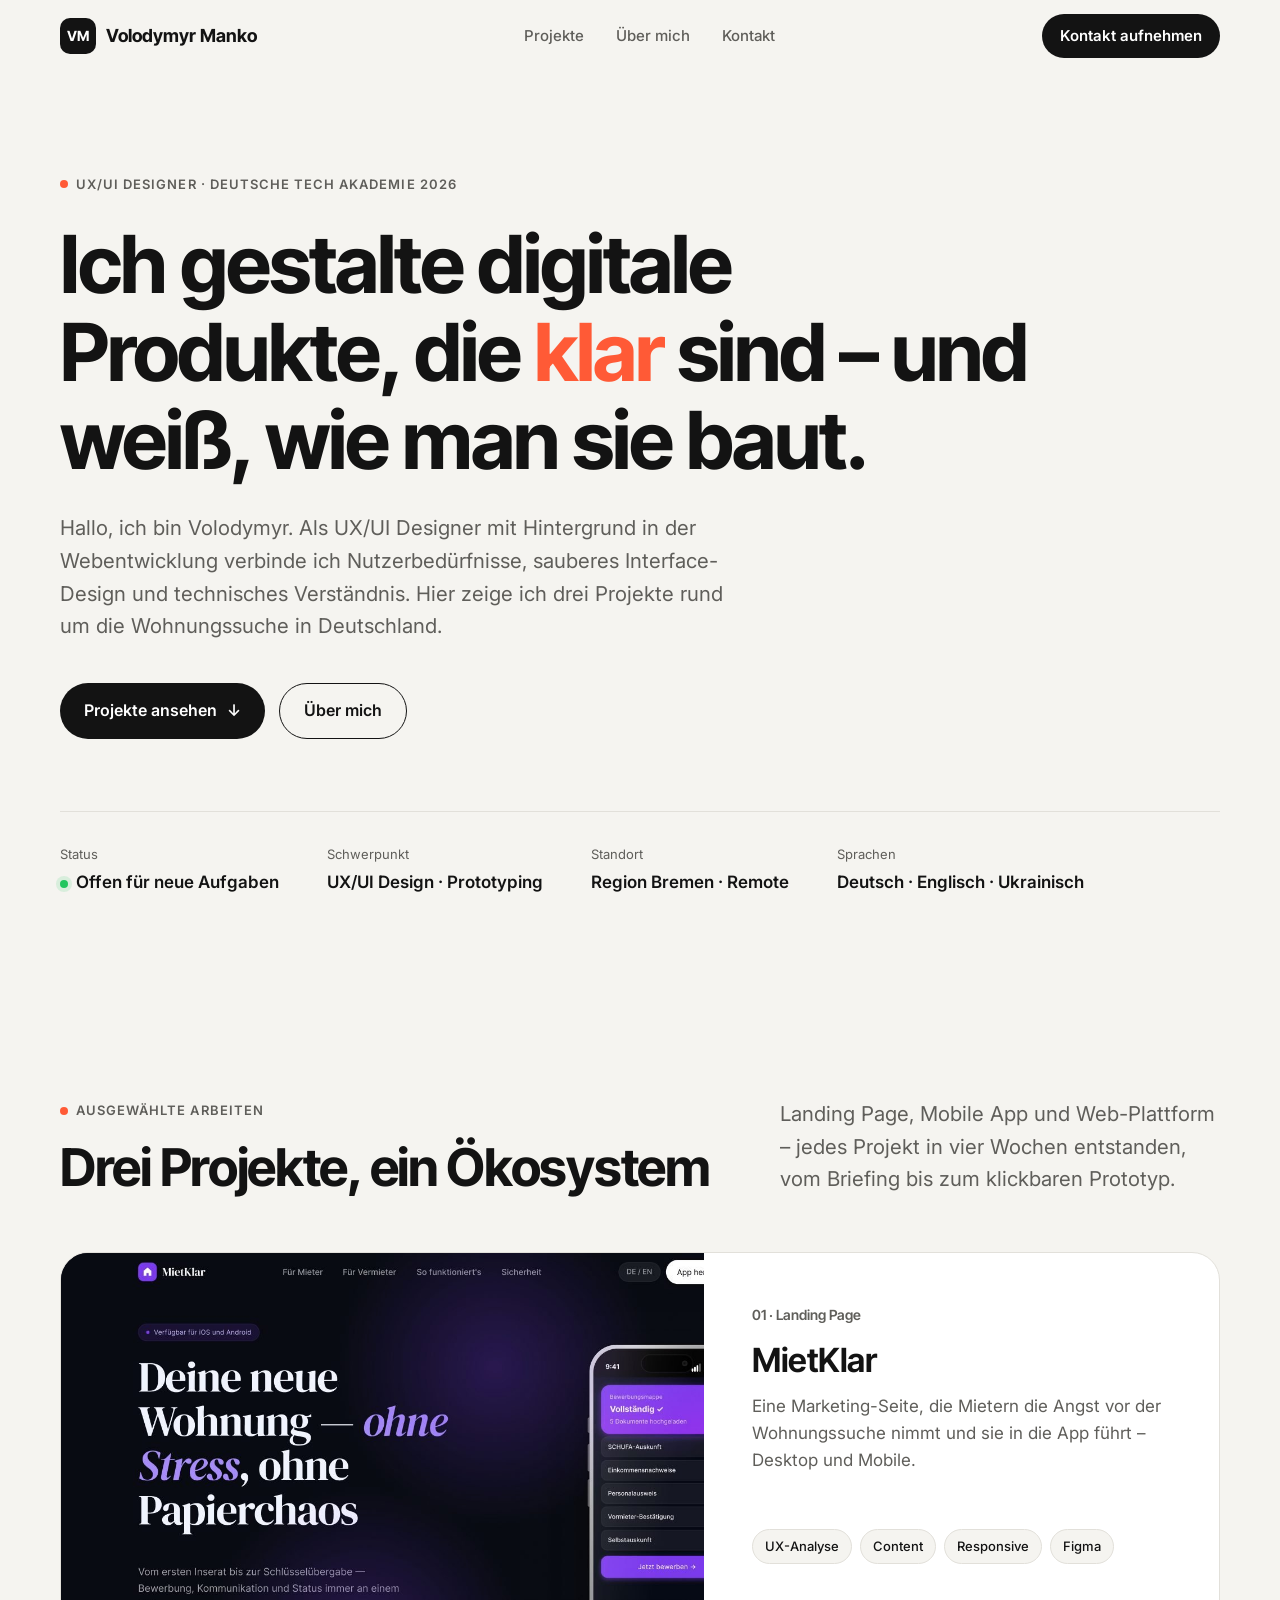
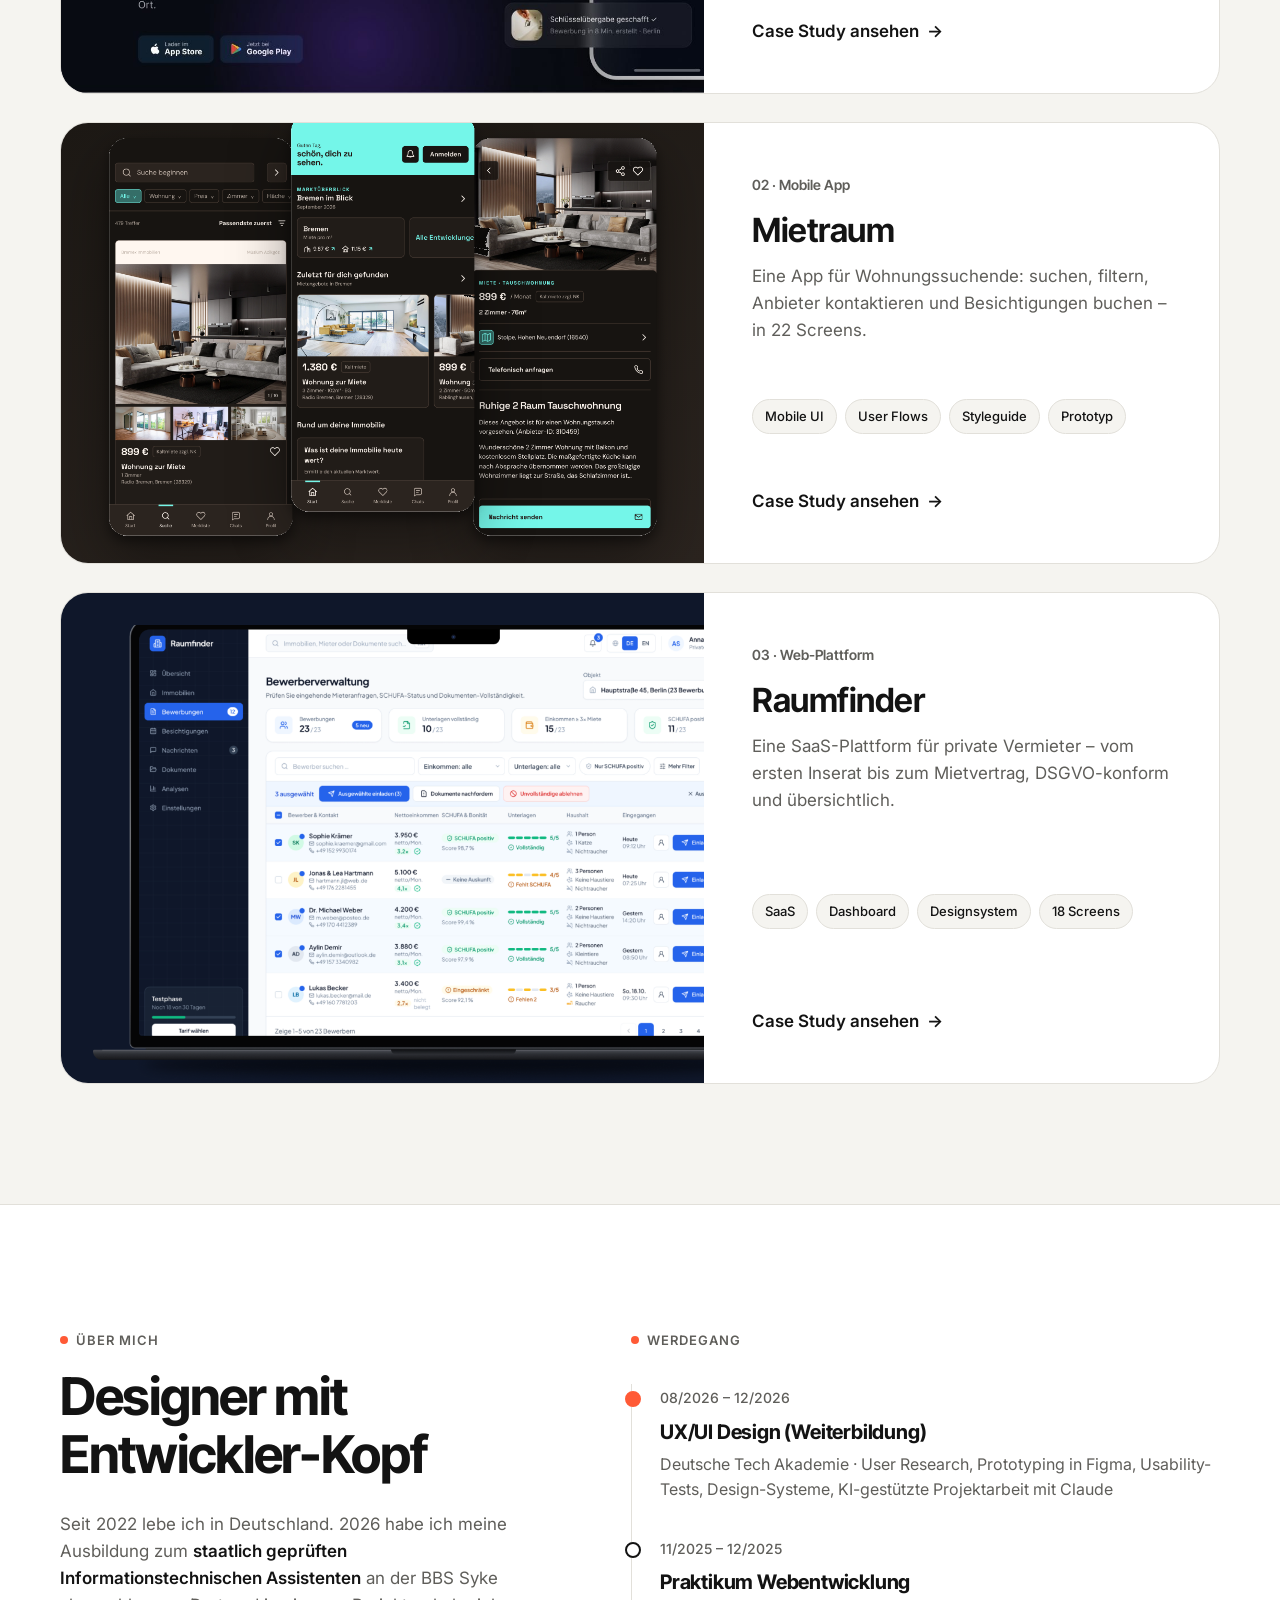
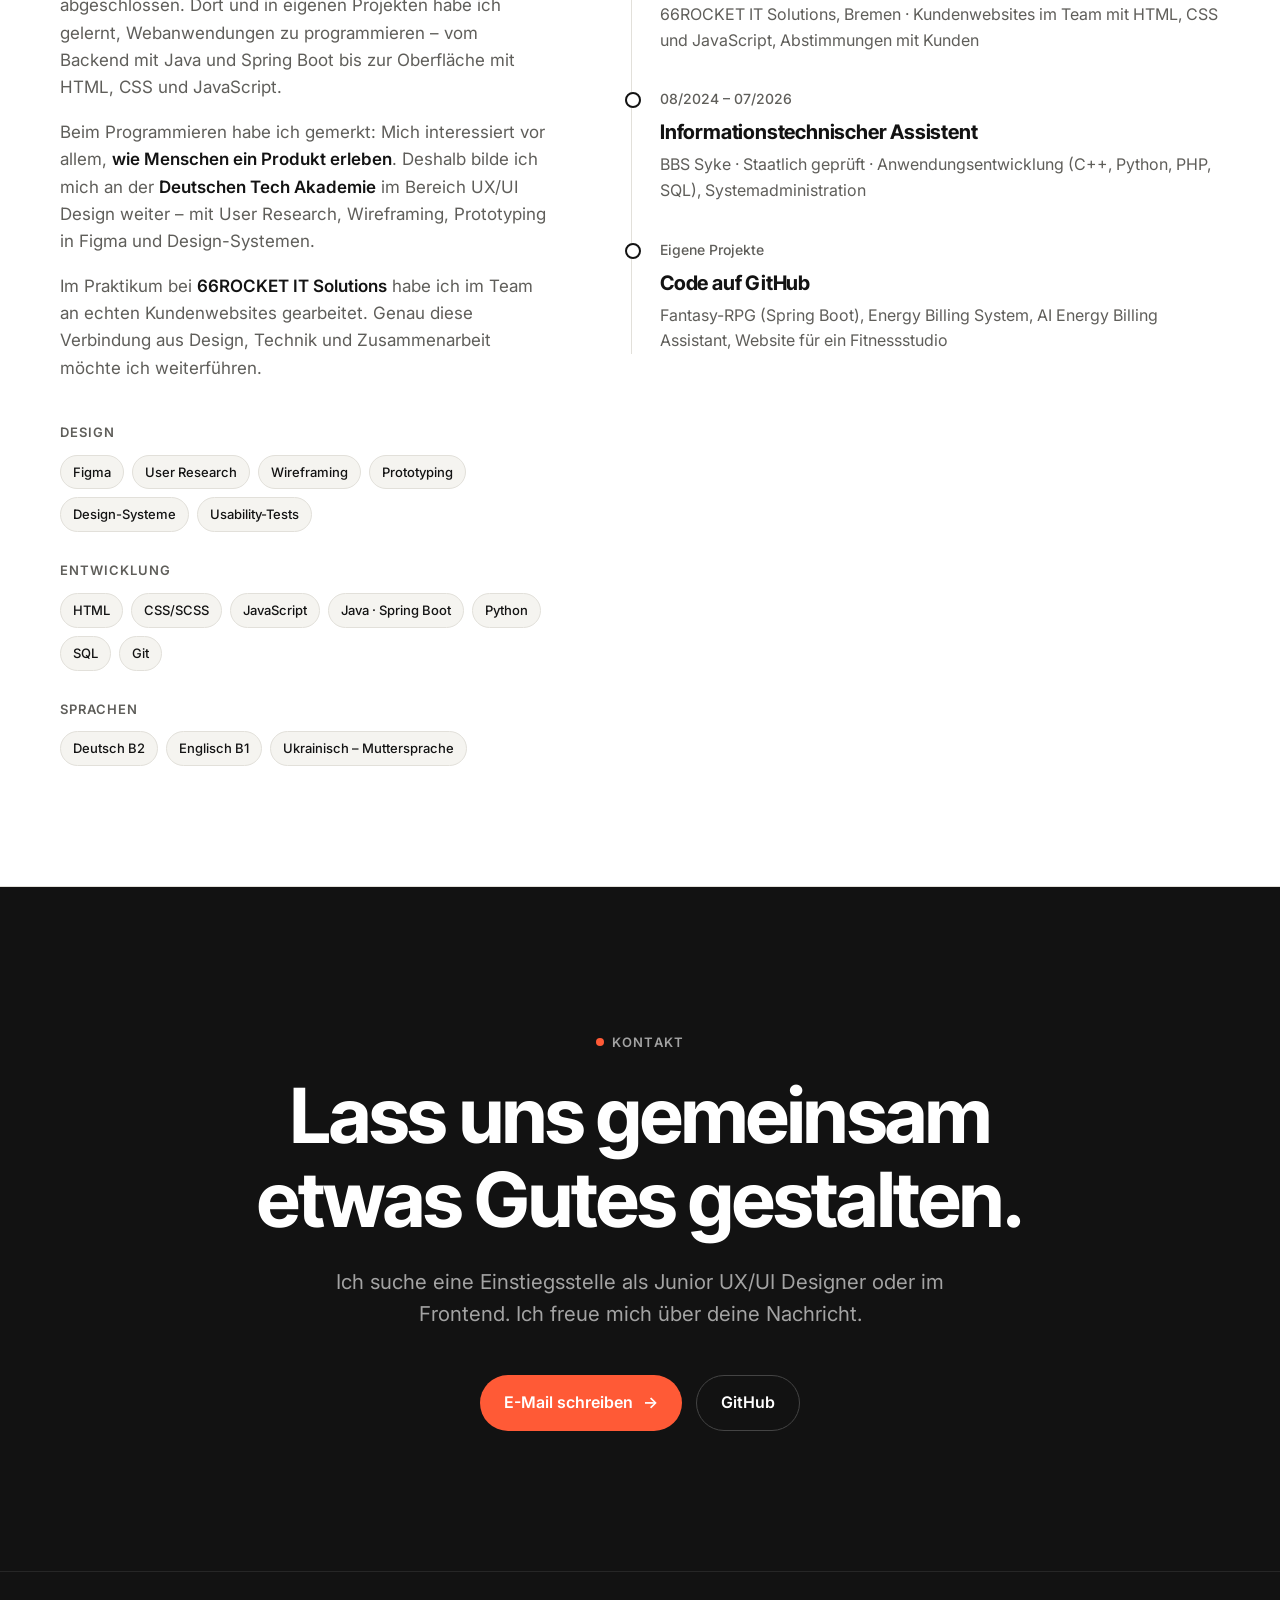
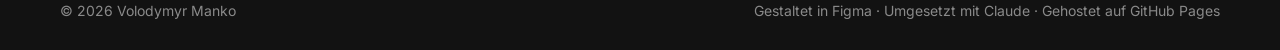
==== index.html @ 9f98eb64 "Add files via upload" ====
<!DOCTYPE html>
<html lang="de">
<head>
  <meta charset="UTF-8">
  <meta name="viewport" content="width=device-width, initial-scale=1.0">
  <title>Volodymyr Manko · UX/UI Designer</title>
  <meta name="description" content="Portfolio von Volodymyr Manko – UX/UI Designer mit Entwickler-Hintergrund. Case Studies: Landing Page, Mobile App und Web-Plattform für den Mietmarkt.">
  <link rel="preconnect" href="https://fonts.googleapis.com">
  <link rel="preconnect" href="https://fonts.gstatic.com" crossorigin>
  <link href="https://fonts.googleapis.com/css2?family=Inter:wght@400;500;600;700&family=Inter+Tight:wght@600;700&display=swap" rel="stylesheet">
  <link rel="stylesheet" href="style.css">
</head>
<body>

<nav class="nav">
  <div class="container">
    <a href="#top" class="logo"><span class="logo-mark">VM</span><span class="logo-text">Volodymyr Manko</span></a>
    <div class="nav-links">
      <a href="#projekte">Projekte</a>
      <a href="#ueber-mich">Über mich</a>
      <a href="#kontakt">Kontakt</a>
    </div>
    <a href="#kontakt" class="nav-cta">Kontakt aufnehmen</a>
  </div>
</nav>

<main id="top">

  <!-- ===== Hero ===== -->
  <header class="hero">
    <div class="container">
      <span class="eyebrow reveal">UX/UI Designer · Deutsche Tech Akademie 2026</span>
      <h1 class="reveal">Ich gestalte digitale Produkte, die <em>klar</em> sind – und weiß, wie man sie baut.</h1>
      <p class="lead reveal">Hallo, ich bin Volodymyr. Als UX/UI Designer mit Hintergrund in der Webentwicklung verbinde ich Nutzerbedürfnisse, sauberes Interface-Design und technisches Verständnis. Hier zeige ich drei Projekte rund um die Wohnungssuche in Deutschland.</p>
      <div class="hero-actions reveal">
        <a href="#projekte" class="btn btn-primary">Projekte ansehen <span class="arrow">↓</span></a>
        <a href="#ueber-mich" class="btn btn-ghost">Über mich</a>
      </div>
      <div class="hero-meta reveal">
        <div><span>Status</span><strong><i class="status-dot"></i>Offen für neue Aufgaben</strong></div>
        <div><span>Schwerpunkt</span><strong>UX/UI Design · Prototyping</strong></div>
        <div><span>Standort</span><strong>Region Bremen · Remote</strong></div>
        <div><span>Sprachen</span><strong>Deutsch · Englisch · Ukrainisch</strong></div>
      </div>
    </div>
  </header>

  <!-- ===== Projekte ===== -->
  <section id="projekte">
    <div class="container">
      <div class="section-head reveal">
        <div>
          <span class="eyebrow">Ausgewählte Arbeiten</span>
          <h2>Drei Projekte, ein Ökosystem</h2>
        </div>
        <p class="lead" style="max-width:440px">Landing Page, Mobile App und Web-Plattform – jedes Projekt in vier Wochen entstanden, vom Briefing bis zum klickbaren Prototyp.</p>
      </div>

      <div class="projects">
        <a href="mietklar.html" class="project-card reveal">
          <div class="project-visual v-landing">
            <img src="img/landing-hero.jpg" alt="Hero-Bereich der MietKlar Landing Page">
          </div>
          <div class="project-body">
            <div>
              <span class="num">01 · Landing Page</span>
              <h3>MietKlar</h3>
              <p>Eine Marketing-Seite, die Mietern die Angst vor der Wohnungssuche nimmt und sie in die App führt – Desktop und Mobile.</p>
            </div>
            <div class="tags"><span class="tag">UX-Analyse</span><span class="tag">Content</span><span class="tag">Responsive</span><span class="tag">Figma</span></div>
            <span class="card-link">Case Study ansehen <span class="arrow">→</span></span>
          </div>
        </a>

        <a href="mietraum.html" class="project-card reveal">
          <div class="project-visual v-app">
            <img src="img/app-suche.png" alt="Suchergebnisse der Mietraum App">
            <img src="img/app-start.png" alt="Startscreen der Mietraum App">
            <img src="img/app-expose.png" alt="Exposé in der Mietraum App">
          </div>
          <div class="project-body">
            <div>
              <span class="num">02 · Mobile App</span>
              <h3>Mietraum</h3>
              <p>Eine App für Wohnungssuchende: suchen, filtern, Anbieter kontaktieren und Besichtigungen buchen – in 22 Screens.</p>
            </div>
            <div class="tags"><span class="tag">Mobile UI</span><span class="tag">User Flows</span><span class="tag">Styleguide</span><span class="tag">Prototyp</span></div>
            <span class="card-link">Case Study ansehen <span class="arrow">→</span></span>
          </div>
        </a>

        <a href="raumfinder.html" class="project-card reveal">
          <div class="project-visual v-web">
            <img src="img/web-hero.png" alt="Bewerberverwaltung der Raumfinder Web-Plattform">
          </div>
          <div class="project-body">
            <div>
              <span class="num">03 · Web-Plattform</span>
              <h3>Raumfinder</h3>
              <p>Eine SaaS-Plattform für private Vermieter – vom ersten Inserat bis zum Mietvertrag, DSGVO-konform und übersichtlich.</p>
            </div>
            <div class="tags"><span class="tag">SaaS</span><span class="tag">Dashboard</span><span class="tag">Designsystem</span><span class="tag">18 Screens</span></div>
            <span class="card-link">Case Study ansehen <span class="arrow">→</span></span>
          </div>
        </a>
      </div>
    </div>
  </section>

  <!-- ===== Über mich ===== -->
  <section id="ueber-mich" class="about">
    <div class="container about-grid">
      <div class="about-text reveal">
        <span class="eyebrow">Über mich</span>
        <h2 style="margin:16px 0 28px">Designer mit Entwickler-Kopf</h2>
        <p>Seit 2022 lebe ich in Deutschland. 2026 habe ich meine Ausbildung zum <strong>staatlich geprüften Informationstechnischen Assistenten</strong> an der BBS Syke abgeschlossen. Dort und in eigenen Projekten habe ich gelernt, Webanwendungen zu programmieren – vom Backend mit Java und Spring Boot bis zur Oberfläche mit HTML, CSS und JavaScript.</p>
        <p>Beim Programmieren habe ich gemerkt: Mich interessiert vor allem, <strong>wie Menschen ein Produkt erleben</strong>. Deshalb bilde ich mich an der <strong>Deutschen Tech Akademie</strong> im Bereich UX/UI Design weiter – mit User Research, Wireframing, Prototyping in Figma und Design-Systemen.</p>
        <p>Im Praktikum bei <strong>66ROCKET IT Solutions</strong> habe ich im Team an echten Kundenwebsites gearbeitet. Genau diese Verbindung aus Design, Technik und Zusammenarbeit möchte ich weiterführen.</p>

        <div class="skills">
          <div class="skill-group">
            <h4>Design</h4>
            <div class="tags"><span class="tag">Figma</span><span class="tag">User Research</span><span class="tag">Wireframing</span><span class="tag">Prototyping</span><span class="tag">Design-Systeme</span><span class="tag">Usability-Tests</span></div>
          </div>
          <div class="skill-group">
            <h4>Entwicklung</h4>
            <div class="tags"><span class="tag">HTML</span><span class="tag">CSS/SCSS</span><span class="tag">JavaScript</span><span class="tag">Java · Spring Boot</span><span class="tag">Python</span><span class="tag">SQL</span><span class="tag">Git</span></div>
          </div>
          <div class="skill-group">
            <h4>Sprachen</h4>
            <div class="tags"><span class="tag">Deutsch B2</span><span class="tag">Englisch B1</span><span class="tag">Ukrainisch – Muttersprache</span></div>
          </div>
        </div>
      </div>

      <div class="reveal">
        <span class="eyebrow">Werdegang</span>
        <ul class="timeline" style="margin-top:32px">
          <li class="current">
            <span class="date">08/2026 – 12/2026</span>
            <h4>UX/UI Design (Weiterbildung)</h4>
            <p>Deutsche Tech Akademie · User Research, Prototyping in Figma, Usability-Tests, Design-Systeme, KI-gestützte Projektarbeit mit Claude</p>
          </li>
          <li>
            <span class="date">11/2025 – 12/2025</span>
            <h4>Praktikum Webentwicklung</h4>
            <p>66ROCKET IT Solutions, Bremen · Kundenwebsites im Team mit HTML, CSS und JavaScript, Abstimmungen mit Kunden</p>
          </li>
          <li>
            <span class="date">08/2024 – 07/2026</span>
            <h4>Informationstechnischer Assistent</h4>
            <p>BBS Syke · Staatlich geprüft · Anwendungsentwicklung (C++, Python, PHP, SQL), Systemadministration</p>
          </li>
          <li>
            <span class="date">Eigene Projekte</span>
            <h4>Code auf GitHub</h4>
            <p>Fantasy-RPG (Spring Boot), Energy Billing System, AI Energy Billing Assistant, Website für ein Fitnessstudio</p>
          </li>
        </ul>
      </div>
    </div>
  </section>

  <!-- ===== Kontakt ===== -->
  <section id="kontakt" class="contact">
    <div class="container">
      <span class="eyebrow reveal">Kontakt</span>
      <h2 class="reveal">Lass uns gemeinsam etwas Gutes gestalten.</h2>
      <p class="lead reveal">Ich suche eine Einstiegsstelle als Junior UX/UI Designer oder im Frontend. Ich freue mich über deine Nachricht.</p>
      <div class="contact-actions reveal">
        <a href="mailto:moroz198385.2@gmail.com" class="btn btn-primary">E-Mail schreiben <span class="arrow">→</span></a>
        <a href="https://github.com/moroz1983852-boop" target="_blank" rel="noopener" class="btn btn-ghost">GitHub</a>
      </div>
    </div>
  </section>
</main>

<footer>
  <div class="container">
    <span>© <span data-year>2026</span> Volodymyr Manko</span>
    <span>Gestaltet in Figma · Umgesetzt mit Claude · Gehostet auf GitHub Pages</span>
  </div>
</footer>

<script src="script.js"></script>
</body>
</html>
---- style.css ----
/* ===== Portfolio · Volodymyr Manko ===== */
:root {
  --bg: #f5f4f0;
  --surface: #ffffff;
  --ink: #131313;
  --muted: #5f5e5a;
  --line: #e2e0da;
  --accent: #ff5a36;
  --accent-soft: #ffe7e0;
  --dark: #121212;
  --radius: 20px;
  --max: 1160px;
  --font: "Inter", system-ui, -apple-system, "Segoe UI", sans-serif;
  --display: "Inter Tight", "Inter", system-ui, sans-serif;
}

* { box-sizing: border-box; margin: 0; padding: 0; }
html { scroll-behavior: smooth; }
body {
  font-family: var(--font);
  background: var(--bg);
  color: var(--ink);
  font-size: 17px;
  line-height: 1.6;
  -webkit-font-smoothing: antialiased;
}
img { display: block; max-width: 100%; height: auto; }
a { color: inherit; text-decoration: none; }
.container { width: min(100% - 48px, var(--max)); margin-inline: auto; }

/* ---------- Navigation ---------- */
.nav {
  position: sticky; top: 0; z-index: 50;
  background: rgba(245, 244, 240, .85);
  backdrop-filter: blur(12px);
  -webkit-backdrop-filter: blur(12px);
  border-bottom: 1px solid transparent;
  transition: border-color .2s;
}
.nav.scrolled { border-color: var(--line); }
.nav .container { display: flex; align-items: center; justify-content: space-between; height: 72px; }
.logo { display: flex; align-items: center; gap: 10px; font-family: var(--display); font-weight: 700; font-size: 18px; }
.logo-mark {
  width: 36px; height: 36px; border-radius: 10px;
  background: var(--ink); color: #fff;
  display: grid; place-items: center; font-size: 14px; letter-spacing: .02em;
}
.nav-links { display: flex; gap: 32px; font-size: 15px; font-weight: 500; }
.nav-links a { color: var(--muted); transition: color .2s; }
.nav-links a:hover { color: var(--ink); }
.nav-cta {
  font-size: 15px; font-weight: 600; padding: 10px 18px; border-radius: 999px;
  background: var(--ink); color: #fff; transition: transform .2s;
}
.nav-cta:hover { transform: translateY(-1px); }

/* ---------- Typography ---------- */
h1, h2, h3 { font-family: var(--display); letter-spacing: -0.025em; line-height: 1.1; }
h1 { font-size: clamp(40px, 6.4vw, 80px); font-weight: 700; }
h2 { font-size: clamp(32px, 4.2vw, 52px); font-weight: 700; }
h3 { font-size: 24px; font-weight: 650; letter-spacing: -0.015em; }
.eyebrow {
  display: inline-flex; align-items: center; gap: 8px;
  font-size: 13px; font-weight: 600; letter-spacing: .08em; text-transform: uppercase;
  color: var(--muted);
}
.eyebrow::before { content: ""; width: 8px; height: 8px; border-radius: 50%; background: var(--accent); }
.lead { font-size: clamp(18px, 1.6vw, 21px); color: var(--muted); max-width: 680px; }
.accent { color: var(--accent); }

/* ---------- Buttons ---------- */
.btn {
  display: inline-flex; align-items: center; gap: 10px;
  padding: 14px 24px; border-radius: 999px; font-weight: 600; font-size: 16px;
  transition: transform .2s, background .2s, color .2s;
}
.btn:hover { transform: translateY(-2px); }
.btn-primary { background: var(--ink); color: #fff; }
.btn-ghost { border: 1.5px solid var(--ink); }
.btn-ghost:hover { background: var(--ink); color: #fff; }
.btn .arrow { transition: transform .2s; }
.btn:hover .arrow { transform: translateX(3px); }

/* ---------- Sections ---------- */
section { padding: 120px 0; }
.section-head { display: flex; justify-content: space-between; align-items: end; gap: 32px; margin-bottom: 56px; flex-wrap: wrap; }
.section-head h2 { margin-top: 16px; }

/* ---------- Hero (Startseite) ---------- */
.hero { padding: 96px 0 80px; }
.hero h1 { margin: 24px 0 28px; max-width: 980px; }
.hero h1 em { font-style: normal; color: var(--accent); }
.hero-actions { display: flex; gap: 14px; margin-top: 40px; flex-wrap: wrap; }
.hero-meta {
  display: flex; gap: 48px; flex-wrap: wrap;
  margin-top: 72px; padding-top: 32px; border-top: 1px solid var(--line);
}
.hero-meta div span { display: block; font-size: 13px; color: var(--muted); margin-bottom: 4px; }
.hero-meta div strong { font-weight: 600; }
.status-dot { display: inline-block; width: 8px; height: 8px; border-radius: 50%; background: #22c55e; margin-right: 8px; box-shadow: 0 0 0 4px #22c55e22; }

/* ---------- Projekt-Karten ---------- */
.projects { display: grid; gap: 28px; }
.project-card {
  display: grid; grid-template-columns: 1.25fr 1fr; gap: 0;
  background: var(--surface); border-radius: 28px; overflow: hidden;
  border: 1px solid var(--line);
  transition: transform .35s cubic-bezier(.2,.7,.2,1), box-shadow .35s;
}
.project-card:hover { transform: translateY(-6px); box-shadow: 0 30px 60px -30px rgba(0,0,0,.25); }
.project-visual { position: relative; min-height: 440px; overflow: hidden; display: flex; align-items: center; justify-content: center; }
.project-visual img { transition: transform .6s cubic-bezier(.2,.7,.2,1); }
.project-card:hover .project-visual img { transform: scale(1.03); }
.project-body { padding: 48px; display: flex; flex-direction: column; justify-content: space-between; gap: 32px; }
.project-body h3 { font-size: clamp(28px, 2.6vw, 36px); margin: 14px 0 14px; }
.project-body p { color: var(--muted); }
.tags { display: flex; gap: 8px; flex-wrap: wrap; }
.tag { font-size: 13px; font-weight: 500; padding: 6px 12px; border-radius: 999px; background: var(--bg); border: 1px solid var(--line); }
.card-link { display: inline-flex; align-items: center; gap: 8px; font-weight: 600; }
.card-link .arrow { transition: transform .2s; }
.project-card:hover .card-link .arrow { transform: translateX(4px); }
.num { font-family: var(--display); font-size: 14px; font-weight: 600; color: var(--muted); }

/* Visual-Varianten */
.v-landing { background: #0d0b1c; }
.v-landing img { width: 100%; height: 100%; object-fit: cover; object-position: left top; position: absolute; inset: 0; }
.v-app { background: linear-gradient(160deg, #1d1915, #2b241f); gap: 0; }
.v-app img { width: 34%; max-width: 210px; margin: 0 -14px; filter: drop-shadow(0 20px 30px rgba(0,0,0,.4)); }
.v-app img:nth-child(2) { transform: translateY(-24px); z-index: 2; }
.project-card:hover .v-app img:nth-child(2) { transform: translateY(-30px) scale(1.03); }
.v-web { background: #0f172a; padding: 32px 0 0 32px; align-items: end; justify-content: start; }
.v-web img { width: 118%; max-width: none; border-radius: 12px 0 0 0; }

/* ---------- Über mich ---------- */
.about { background: var(--surface); border-block: 1px solid var(--line); }
.about-grid { display: grid; grid-template-columns: 1fr 1.2fr; gap: 80px; }
.about-text p { color: var(--muted); margin-bottom: 18px; }
.about-text p strong { color: var(--ink); font-weight: 600; }
.skills { display: grid; gap: 28px; margin-top: 40px; }
.skill-group h4 { font-size: 13px; letter-spacing: .08em; text-transform: uppercase; color: var(--muted); margin-bottom: 12px; font-weight: 600; }
.timeline { list-style: none; border-left: 1.5px solid var(--line); padding-left: 28px; display: grid; gap: 32px; }
.timeline li { position: relative; }
.timeline li::before {
  content: ""; position: absolute; left: -35px; top: 7px;
  width: 12px; height: 12px; border-radius: 50%; background: var(--surface); border: 2px solid var(--ink);
}
.timeline li.current::before { background: var(--accent); border-color: var(--accent); }
.timeline .date { font-size: 14px; color: var(--muted); font-weight: 500; }
.timeline h4 { font-family: var(--display); font-size: 20px; margin: 4px 0 4px; letter-spacing: -0.01em; }
.timeline p { color: var(--muted); font-size: 16px; }
.langs { display: flex; gap: 12px; flex-wrap: wrap; margin-top: 8px; }

/* ---------- Kontakt ---------- */
.contact { background: var(--dark); color: #fff; text-align: center; padding: 140px 0; }
.contact .eyebrow { color: #a3a3a3; }
.contact h2 { font-size: clamp(40px, 6vw, 76px); margin: 20px auto 24px; max-width: 900px; }
.contact .lead { color: #a3a3a3; margin: 0 auto; }
.contact-actions { display: flex; justify-content: center; gap: 14px; margin-top: 44px; flex-wrap: wrap; }
.contact .btn-primary { background: var(--accent); }
.contact .btn-ghost { border-color: #444; color: #fff; }
.contact .btn-ghost:hover { background: #fff; color: var(--ink); }

footer { background: var(--dark); color: #8a8a8a; font-size: 14px; border-top: 1px solid #262626; }
footer .container { display: flex; justify-content: space-between; padding: 28px 0; gap: 16px; flex-wrap: wrap; }
footer a:hover { color: #fff; }

/* ================= Case Study ================= */
.case-hero { padding: 72px 0 56px; }
.back { display: inline-flex; gap: 8px; font-weight: 500; color: var(--muted); margin-bottom: 40px; }
.back:hover { color: var(--ink); }
.case-hero h1 { font-size: clamp(40px, 5.6vw, 72px); margin: 20px 0 24px; max-width: 960px; }
.facts {
  display: grid; grid-template-columns: repeat(4, 1fr); gap: 1px;
  background: var(--line); border: 1px solid var(--line); border-radius: 18px; overflow: hidden; margin-top: 56px;
}
.facts div { background: var(--surface); padding: 22px 24px; }
.facts span { display: block; font-size: 12px; font-weight: 600; letter-spacing: .08em; text-transform: uppercase; color: var(--muted); margin-bottom: 6px; }
.facts strong { font-weight: 600; font-size: 16px; }

.case-cover { border-radius: 28px; overflow: hidden; }
.case-cover.dark { background: #0f172a; padding: 48px 48px 0; }
.case-cover.purple { background: #0d0b1c; }
.case-cover.warm { background: linear-gradient(160deg, #1d1915, #2b241f); padding: 64px 24px; display: flex; justify-content: center; gap: 24px; }
.case-cover.warm img { width: 23%; max-width: 260px; filter: drop-shadow(0 24px 40px rgba(0,0,0,.45)); }
.case-cover.warm img:nth-child(even) { transform: translateY(40px); }

.case-section { padding: 100px 0; }
.case-section + .case-section { padding-top: 0; }
.case-section .lead { margin-top: 20px; }
.cols-3 { display: grid; grid-template-columns: repeat(3, 1fr); gap: 20px; margin-top: 48px; }
.cols-4 { display: grid; grid-template-columns: repeat(4, 1fr); gap: 20px; margin-top: 48px; }
.box { background: var(--surface); border: 1px solid var(--line); border-radius: var(--radius); padding: 32px; }
.box .bar { width: 44px; height: 5px; border-radius: 3px; background: var(--accent); margin-bottom: 20px; }
.box h3 { font-size: 22px; margin-bottom: 12px; }
.box p { color: var(--muted); font-size: 16px; }
.step-num { font-family: var(--display); font-size: 40px; font-weight: 700; color: var(--accent); line-height: 1; margin-bottom: 18px; }

.feature { display: grid; grid-template-columns: 1.4fr 1fr; gap: 64px; align-items: center; margin-top: 88px; }
.feature.reverse { grid-template-columns: 1fr 1.4fr; }
.feature.reverse .feature-img { order: 2; }
.feature-img { background: #eef1f6; border-radius: 24px; padding: 28px; }
.feature-img img { border-radius: 12px; box-shadow: 0 20px 50px -25px rgba(15,23,42,.35); }
.feature h3 { font-size: clamp(26px, 2.4vw, 34px); margin: 14px 0 16px; }
.feature p { color: var(--muted); }
.checks { list-style: none; margin-top: 24px; display: grid; gap: 12px; }
.checks li { display: flex; gap: 12px; font-size: 16px; }
.checks li::before {
  content: "✓"; flex: none; width: 24px; height: 24px; border-radius: 50%;
  background: var(--accent-soft); color: var(--accent); font-size: 13px; font-weight: 700;
  display: grid; place-items: center; margin-top: 1px;
}

.phones { display: grid; grid-template-columns: repeat(4, 1fr); gap: 24px; margin-top: 56px; }
.phones figure { text-align: center; }
.phones img { margin: 0 auto; filter: drop-shadow(0 18px 28px rgba(0,0,0,.18)); }
.phones figcaption, .shot figcaption { font-size: 14px; color: var(--muted); margin-top: 12px; }

.browser {
  border-radius: 18px; overflow: hidden; border: 1px solid var(--line); background: var(--surface);
  box-shadow: 0 30px 60px -30px rgba(0,0,0,.3);
}
.browser-bar { display: flex; gap: 7px; padding: 14px 18px; border-bottom: 1px solid var(--line); background: #fafaf8; align-items: center; }
.browser-bar i { width: 11px; height: 11px; border-radius: 50%; background: #e2e0da; }
.browser-bar small { margin-left: 14px; font-size: 13px; color: var(--muted); }
.scroll-shot { height: 720px; overflow-y: auto; scrollbar-width: thin; }
.mock-row { display: grid; grid-template-columns: 1fr 300px; gap: 40px; align-items: start; margin-top: 56px; }
.phone-frame { border-radius: 40px; border: 10px solid #18181b; overflow: hidden; background: #18181b; box-shadow: 0 30px 60px -30px rgba(0,0,0,.4); }
.phone-frame .scroll-shot { height: 600px; scrollbar-width: none; }
.phone-frame .scroll-shot::-webkit-scrollbar { display: none; }
.hint { font-size: 14px; color: var(--muted); margin-top: 14px; text-align: center; }

.palette { display: flex; gap: 16px; flex-wrap: wrap; margin-top: 20px; }
.swatch { width: 96px; }
.swatch div { height: 72px; border-radius: 14px; border: 1px solid rgba(0,0,0,.08); margin-bottom: 8px; }
.swatch strong { display: block; font-size: 14px; }
.swatch span { font-size: 13px; color: var(--muted); font-family: ui-monospace, monospace; }
.type-sample { font-size: 72px; font-weight: 700; line-height: 1; margin: 12px 0; }

.learnings { background: var(--dark); color: #fff; border-radius: 32px; padding: 80px 64px; }
.learnings .eyebrow { color: #a3a3a3; }
.learnings .lead { color: #a3a3a3; }
.learnings .box { background: #1c1c1c; border-color: #2a2a2a; }
.learnings .box p { color: #a3a3a3; }

.next-project { display: flex; justify-content: space-between; align-items: center; gap: 24px; padding: 56px 0; border-top: 1px solid var(--line); flex-wrap: wrap; }
.next-project span { font-size: 14px; color: var(--muted); display: block; margin-bottom: 6px; }
.next-project strong { font-family: var(--display); font-size: clamp(28px, 3vw, 40px); letter-spacing: -0.02em; }

/* ---------- Animation ---------- */
.reveal { opacity: 0; transform: translateY(24px); transition: opacity .8s ease, transform .8s cubic-bezier(.2,.7,.2,1); }
.reveal.visible { opacity: 1; transform: none; }
@media (prefers-reduced-motion: reduce) {
  .reveal { opacity: 1; transform: none; transition: none; }
  html { scroll-behavior: auto; }
}

/* ---------- Responsive ---------- */
@media (max-width: 960px) {
  section, .case-section { padding: 80px 0; }
  .project-card, .about-grid, .feature, .feature.reverse, .mock-row { grid-template-columns: 1fr; gap: 40px; }
  .feature.reverse .feature-img { order: 0; }
  .project-visual { min-height: 320px; }
  .project-body { padding: 32px; }
  .cols-3, .cols-4 { grid-template-columns: 1fr 1fr; }
  .facts { grid-template-columns: 1fr 1fr; }
  .phones { grid-template-columns: 1fr 1fr; }
  .mock-row .phone-frame { max-width: 300px; margin: 0 auto; }
  .learnings { padding: 56px 28px; }
  .case-cover.dark { padding: 24px 24px 0; }
}
@media (max-width: 640px) {
  body { font-size: 16px; }
  .nav-links { display: none; }
  .cols-3, .cols-4 { grid-template-columns: 1fr; }
  .hero-meta { gap: 24px; }
  .scroll-shot { height: 520px; }
  .case-cover.warm { gap: 10px; padding: 40px 12px; }
  .case-cover.warm img { width: 30%; }
  .case-cover.warm img:nth-child(4) { display: none; }
}
.next-project .btn { white-space: nowrap; }
@media (max-width: 640px) {
  .logo { font-size: 16px; white-space: nowrap; }
  .nav-cta { font-size: 14px; padding: 8px 14px; white-space: nowrap; }
}
@media (max-width: 400px) { .logo-text { display: none; } }
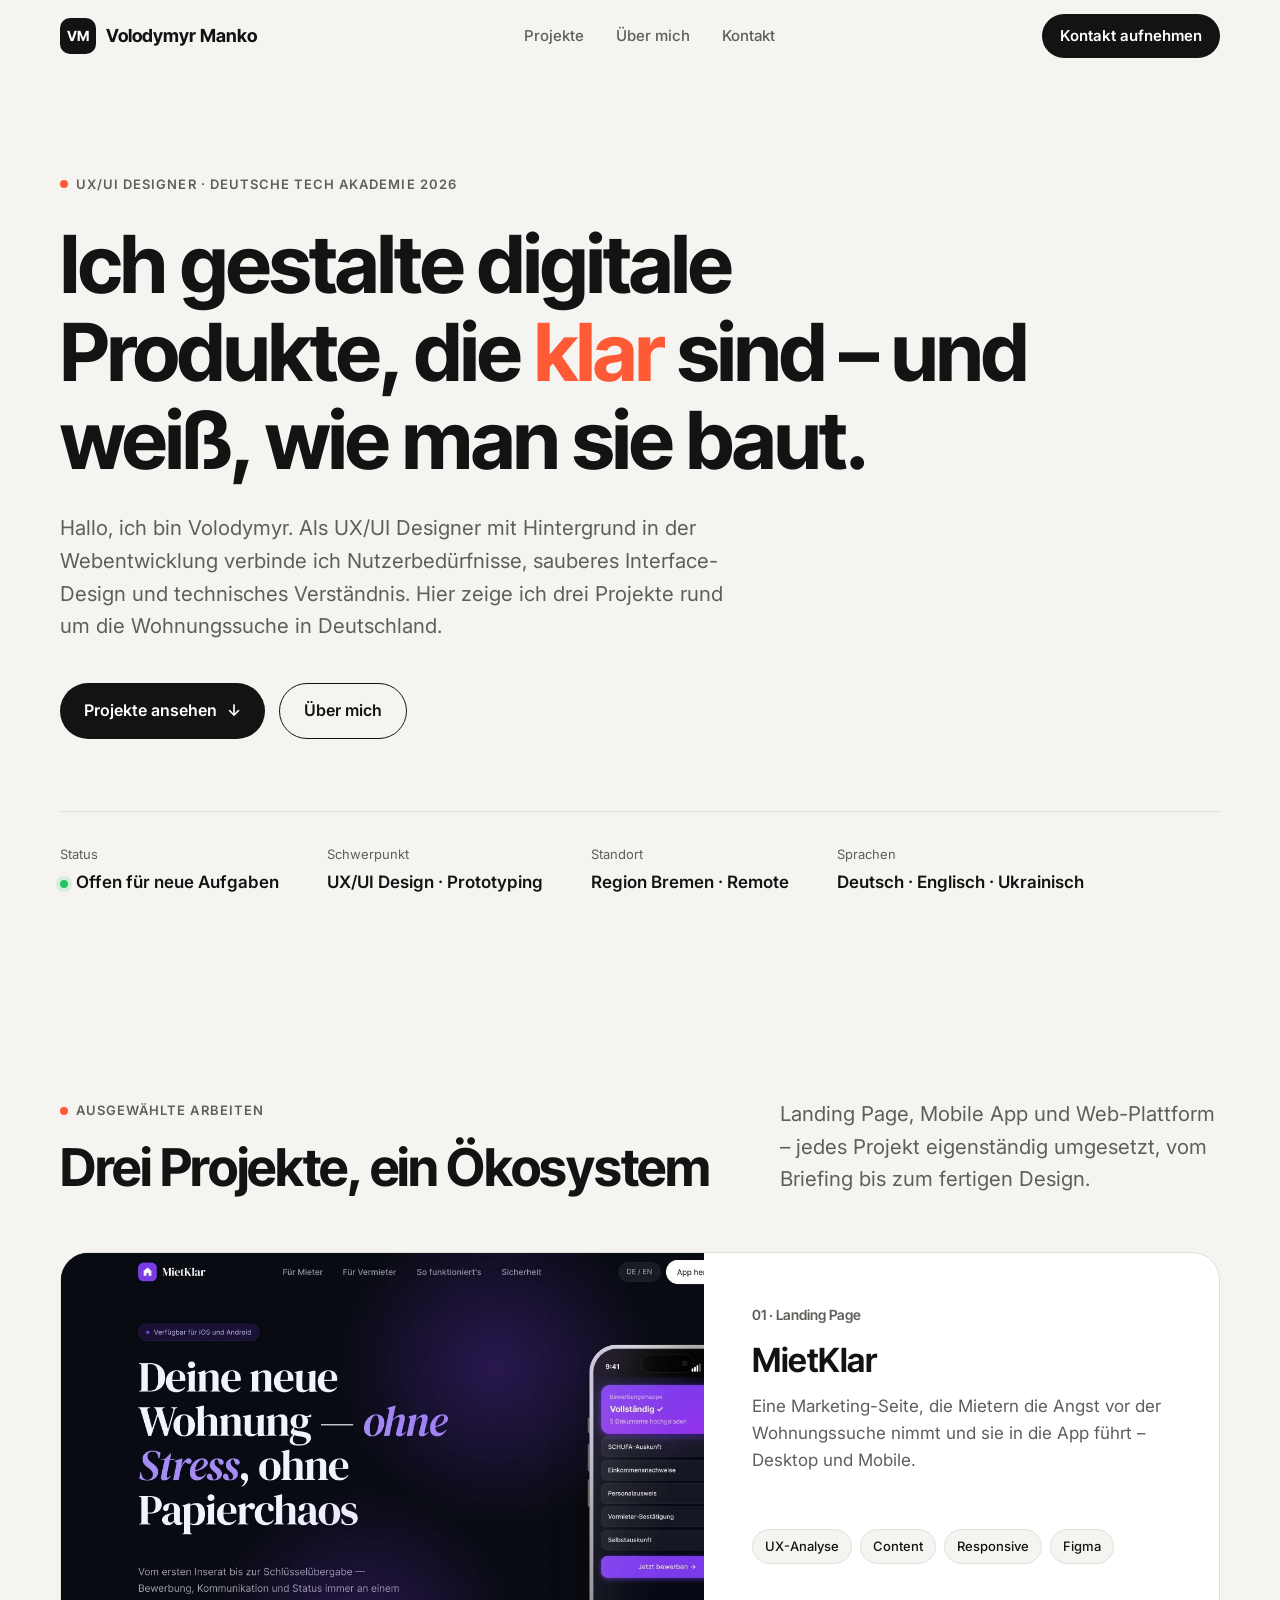
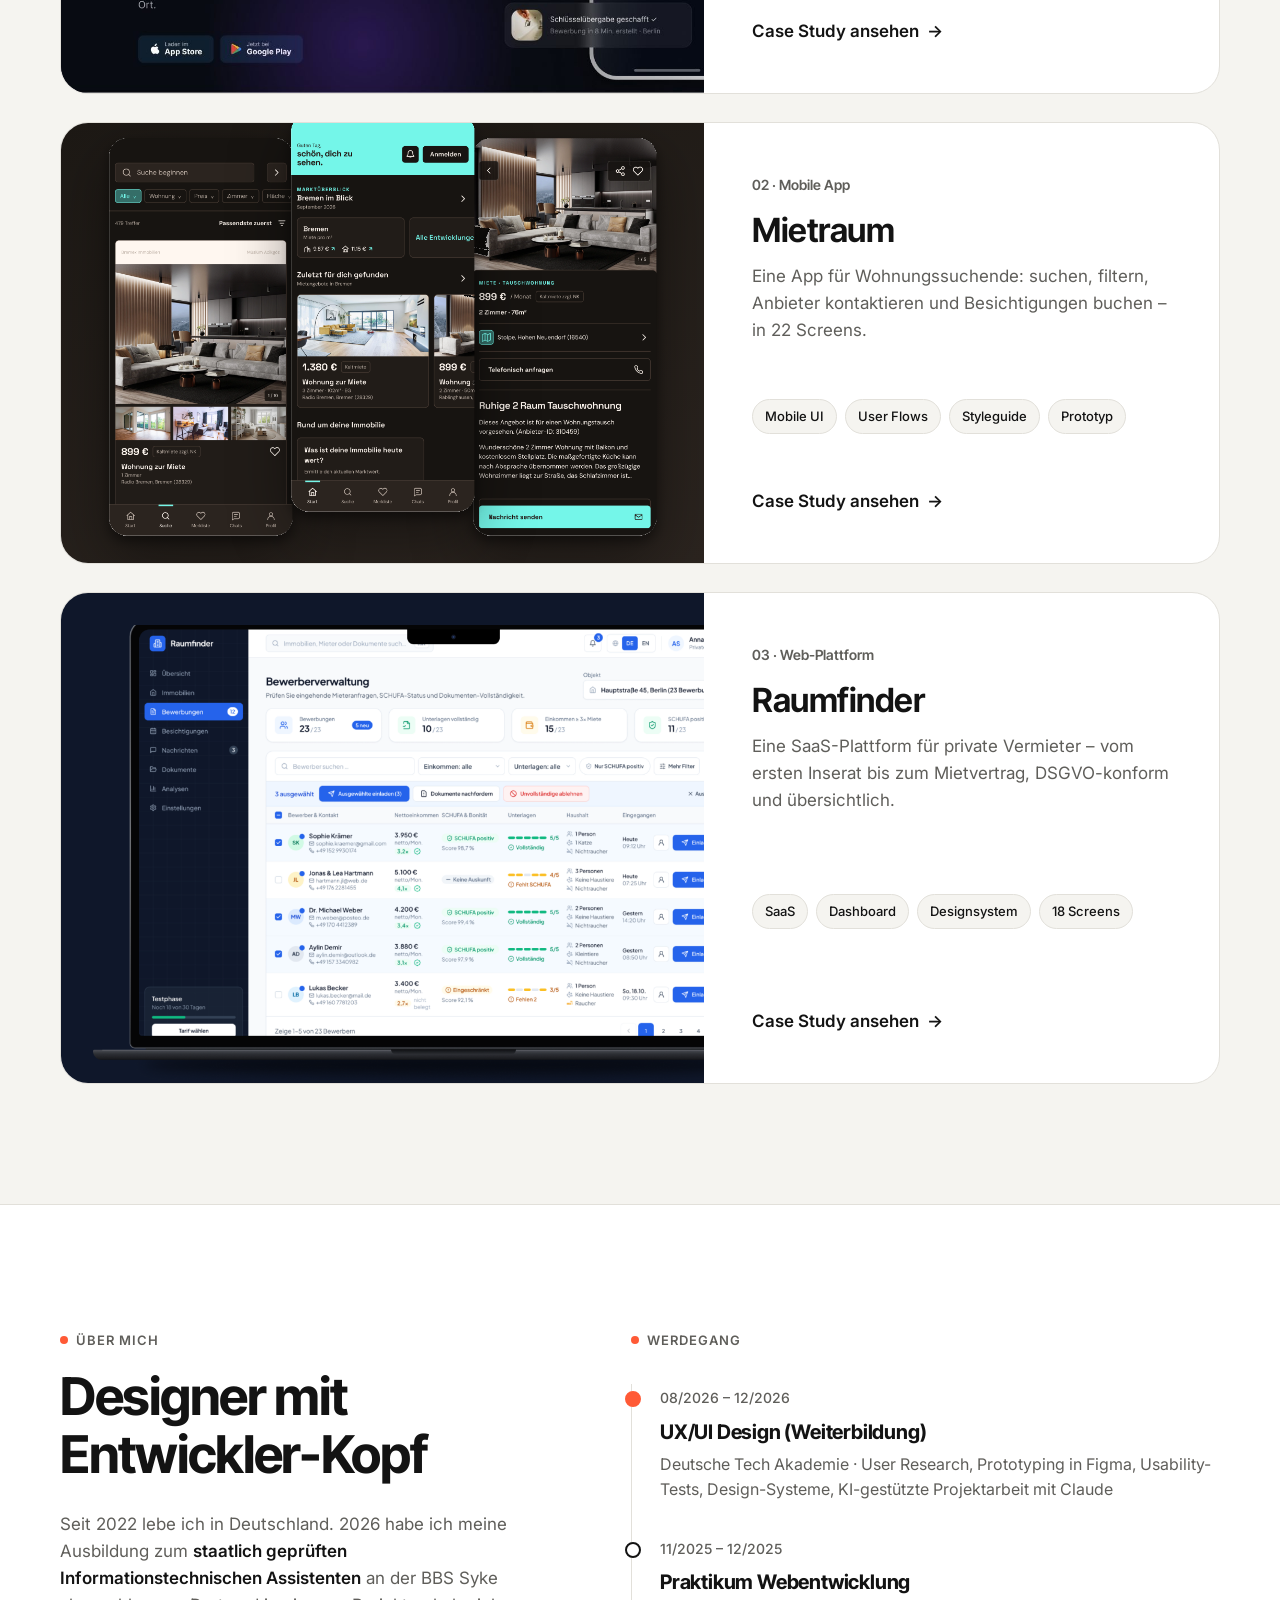
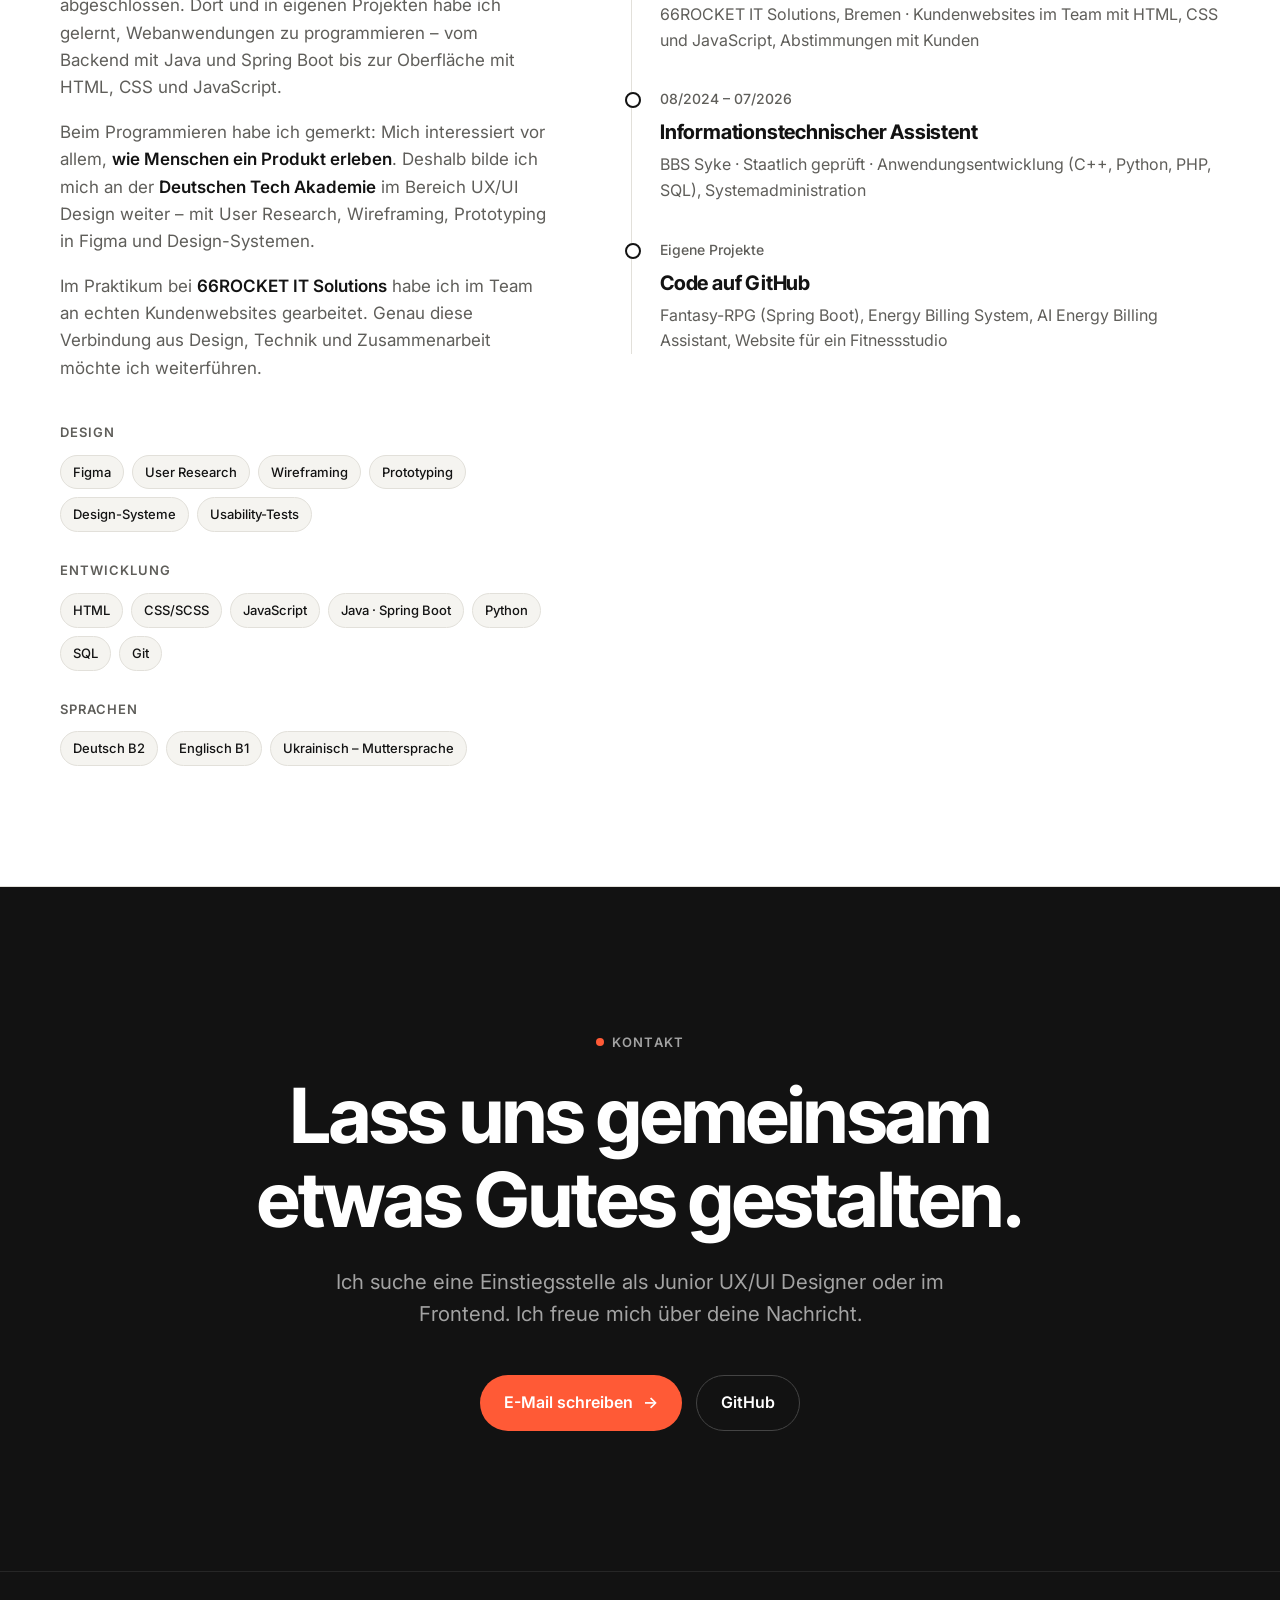
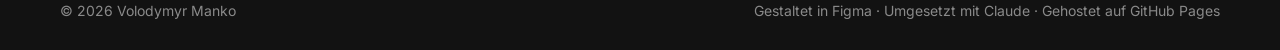
==== commit f744c303: "Add files via upload" ====
--- a/index.html
+++ b/index.html
@@ -53,7 +53,7 @@
           <span class="eyebrow">Ausgewählte Arbeiten</span>
           <h2>Drei Projekte, ein Ökosystem</h2>
         </div>
-        <p class="lead" style="max-width:440px">Landing Page, Mobile App und Web-Plattform – jedes Projekt in vier Wochen entstanden, vom Briefing bis zum klickbaren Prototyp.</p>
+        <p class="lead" style="max-width:440px">Landing Page, Mobile App und Web-Plattform – jedes Projekt eigenständig umgesetzt, vom Briefing bis zum fertigen Design.</p>
       </div>
 
       <div class="projects">
